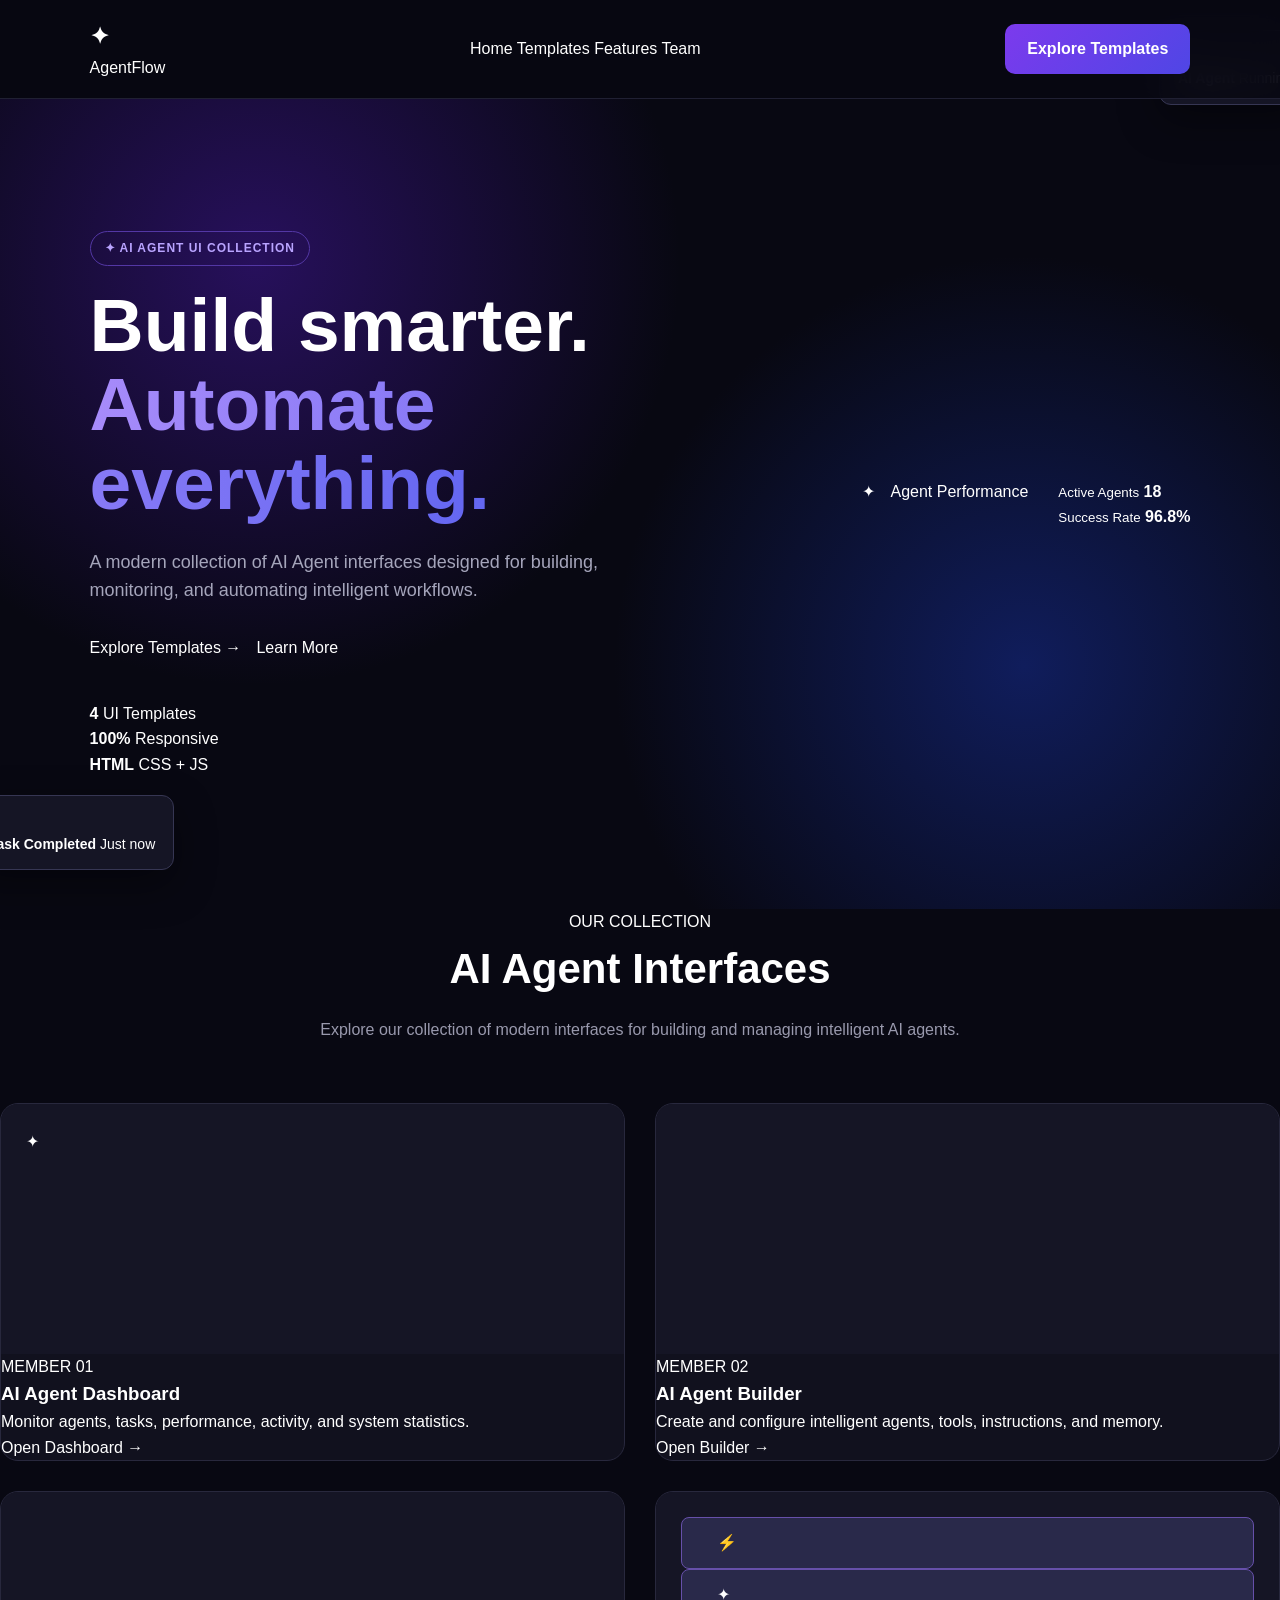
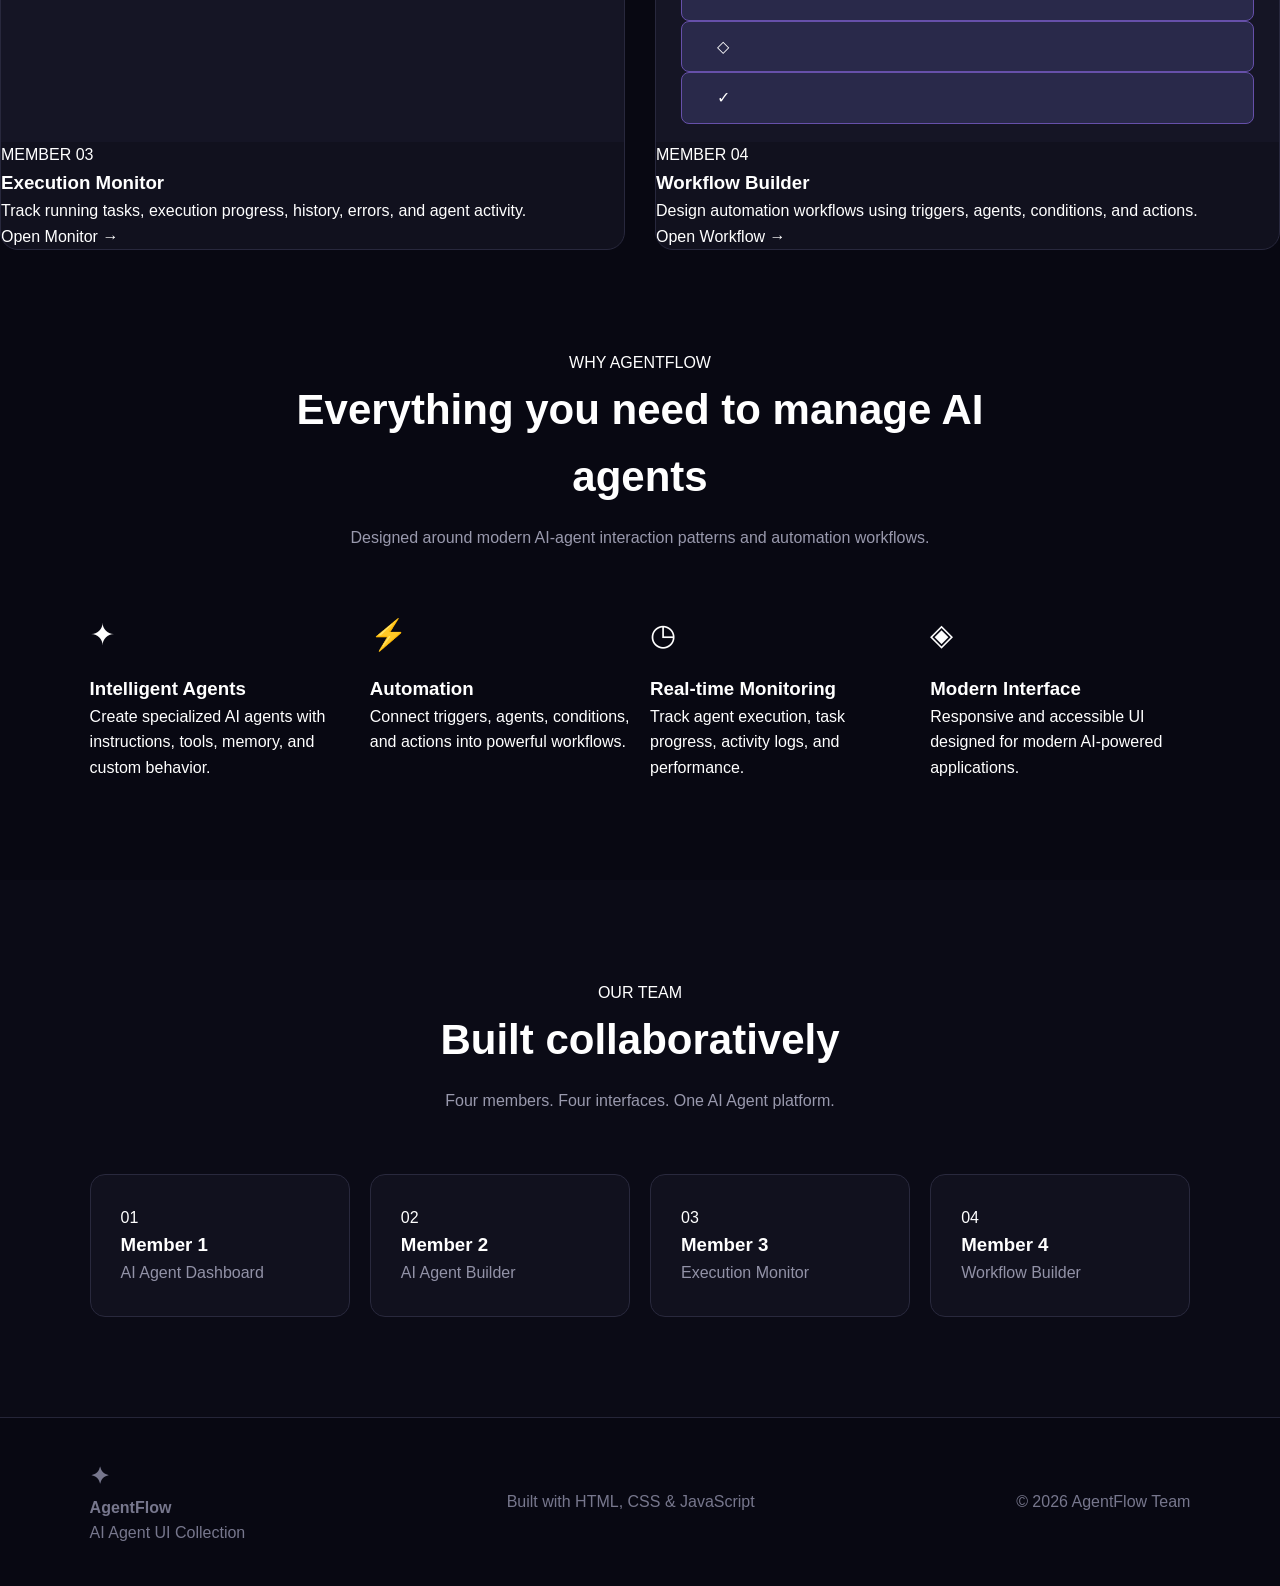
==== index.html @ a2e9a497 "Add AI agent project" ====
<!DOCTYPE html>
<html lang="en">

<head>
    <meta charset="UTF-8">
    <meta name="viewport" content="width=device-width, initial-scale=1.0">

    <title>AgentFlow | AI Agent UI Collection</title>

    <link rel="stylesheet" href="style.css">
</head>

<body>

    <!-- NAVBAR -->

    <header class="navbar">

        <div class="logo-area">

            <div class="logo">
                ✦
            </div>

            <span>AgentFlow</span>

        </div>


        <nav>

            <a href="#home">Home</a>
            <a href="#templates">Templates</a>
            <a href="#features">Features</a>
            <a href="#team">Team</a>

        </nav>


        <a href="#templates" class="nav-button">
            Explore Templates
        </a>

    </header>



    <!-- HERO -->

    <section class="hero" id="home">

        <div class="hero-content">

            <div class="badge">
                ✦ AI AGENT UI COLLECTION
            </div>


            <h1>
                Build smarter.
                <span>Automate everything.</span>
            </h1>


            <p>
                A modern collection of AI Agent interfaces designed
                for building, monitoring, and automating intelligent
                workflows.
            </p>


            <div class="hero-buttons">

                <a href="#templates" class="primary-button">
                    Explore Templates →
                </a>

                <a href="#features" class="secondary-button">
                    Learn More
                </a>

            </div>


            <div class="hero-stats">

                <div>
                    <strong>4</strong>
                    <span>UI Templates</span>
                </div>

                <div>
                    <strong>100%</strong>
                    <span>Responsive</span>
                </div>

                <div>
                    <strong>HTML</strong>
                    <span>CSS + JS</span>
                </div>

            </div>

        </div>


        <!-- HERO VISUAL -->

        <div class="hero-visual">

            <div class="glow"></div>

            <div class="floating-card card-one">

                <div class="mini-icon purple">
                    ✦
                </div>

                <div>
                    <strong>AI Agent</strong>
                    <span>Running</span>
                </div>

                <div class="online-dot"></div>

            </div>


            <div class="dashboard-preview">

                <div class="preview-top">

                    <div class="small-logo">
                        ✦
                    </div>

                    <div class="preview-lines">
                        <span></span>
                        <span></span>
                    </div>

                </div>


                <div class="preview-title">
                    Agent Performance
                </div>


                <div class="fake-chart">

                    <div class="chart-bar" style="height:35%"></div>
                    <div class="chart-bar" style="height:50%"></div>
                    <div class="chart-bar" style="height:42%"></div>
                    <div class="chart-bar" style="height:70%"></div>
                    <div class="chart-bar" style="height:58%"></div>
                    <div class="chart-bar" style="height:85%"></div>
                    <div class="chart-bar active" style="height:72%"></div>

                </div>


                <div class="preview-bottom">

                    <div>
                        <small>Active Agents</small>
                        <strong>18</strong>
                    </div>

                    <div>
                        <small>Success Rate</small>
                        <strong>96.8%</strong>
                    </div>

                </div>

            </div>


            <div class="floating-card card-two">

                <div class="success-icon">
                    ✓
                </div>

                <div>
                    <strong>Task Completed</strong>
                    <span>Just now</span>
                </div>

            </div>

        </div>

    </section>



    <!-- TEMPLATES -->

    <section class="templates-section" id="templates">

        <div class="section-heading">

            <div class="section-badge">
                OUR COLLECTION
            </div>

            <h2>
                AI Agent Interfaces
            </h2>

            <p>
                Explore our collection of modern interfaces for
                building and managing intelligent AI agents.
            </p>

        </div>


        <div class="template-grid">


            <!-- MEMBER 1 -->

            <article class="template-card">

                <div class="template-preview dashboard-preview-card">

                    <div class="mock-sidebar">

                        <div class="mock-logo">
                            ✦
                        </div>

                        <span class="mock-active"></span>
                        <span></span>
                        <span></span>
                        <span></span>

                    </div>


                    <div class="mock-dashboard">

                        <div class="mock-heading"></div>

                        <div class="mock-stats">

                            <i></i>
                            <i></i>
                            <i></i>

                        </div>

                        <div class="mock-chart">

                            <b style="height:45%"></b>
                            <b style="height:65%"></b>
                            <b style="height:50%"></b>
                            <b style="height:80%"></b>
                            <b style="height:60%"></b>

                        </div>

                    </div>

                </div>


                <div class="template-content">

                    <div class="member-label">
                        MEMBER 01
                    </div>

                    <h3>
                        AI Agent Dashboard
                    </h3>

                    <p>
                        Monitor agents, tasks, performance,
                        activity, and system statistics.
                    </p>

                    <a
                        href="member1-AiAgent/index.html"
                        class="open-button"
                    >
                        Open Dashboard →
                    </a>

                </div>

            </article>



            <!-- MEMBER 2 -->

            <article class="template-card">

                <div class="template-preview builder-preview-card">

                    <div class="builder-top">
                        <span></span>
                        <span></span>
                        <span></span>
                    </div>


                    <div class="builder-layout">

                        <div class="builder-side">

                            <i></i>
                            <i></i>
                            <i></i>
                            <i></i>

                        </div>


                        <div class="builder-form">

                            <div class="form-title"></div>

                            <div class="form-input"></div>
                            <div class="form-input"></div>

                            <div class="form-large"></div>

                            <div class="form-button"></div>

                        </div>

                    </div>

                </div>


                <div class="template-content">

                    <div class="member-label">
                        MEMBER 02
                    </div>

                    <h3>
                        AI Agent Builder
                    </h3>

                    <p>
                        Create and configure intelligent agents,
                        tools, instructions, and memory.
                    </p>

                    <a
                        href="member2-agent-builder/index.html"
                        class="open-button"
                    >
                        Open Builder →
                    </a>

                </div>

            </article>



            <!-- MEMBER 3 -->

            <article class="template-card">

                <div class="template-preview execution-preview-card">

                    <div class="execution-header">
                        <span></span>
                        <span></span>
                    </div>


                    <div class="progress-mock">

                        <div class="progress-title"></div>

                        <div class="progress-track">
                            <div></div>
                        </div>

                    </div>


                    <div class="timeline-mock">

                        <i></i>
                        <i></i>
                        <i></i>
                        <i></i>

                    </div>

                </div>


                <div class="template-content">

                    <div class="member-label">
                        MEMBER 03
                    </div>

                    <h3>
                        Execution Monitor
                    </h3>

                    <p>
                        Track running tasks, execution progress,
                        history, errors, and agent activity.
                    </p>

                    <a
                        href="member3-execution-monitor/index.html"
                        class="open-button"
                    >
                        Open Monitor →
                    </a>

                </div>

            </article>



            <!-- MEMBER 4 -->

            <article class="template-card">

                <div class="template-preview workflow-preview-card">

                    <div class="workflow-node node-a">
                        ⚡
                    </div>

                    <div class="workflow-line line-a"></div>

                    <div class="workflow-node node-b">
                        ✦
                    </div>

                    <div class="workflow-line line-b"></div>

                    <div class="workflow-node node-c">
                        ◇
                    </div>

                    <div class="workflow-line line-c"></div>

                    <div class="workflow-node node-d">
                        ✓
                    </div>

                </div>


                <div class="template-content">

                    <div class="member-label">
                        MEMBER 04
                    </div>

                    <h3>
                        Workflow Builder
                    </h3>

                    <p>
                        Design automation workflows using
                        triggers, agents, conditions, and actions.
                    </p>

                    <a
                        href="member4-workflow-builder/index.html"
                        class="open-button"
                    >
                        Open Workflow →
                    </a>

                </div>

            </article>

        </div>

    </section>



    <!-- FEATURES -->

    <section class="features" id="features">

        <div class="section-heading">

            <div class="section-badge">
                WHY AGENTFLOW
            </div>

            <h2>
                Everything you need to manage AI agents
            </h2>

            <p>
                Designed around modern AI-agent interaction patterns
                and automation workflows.
            </p>

        </div>


        <div class="feature-grid">


            <div class="feature">

                <div class="feature-icon">
                    ✦
                </div>

                <h3>
                    Intelligent Agents
                </h3>

                <p>
                    Create specialized AI agents with instructions,
                    tools, memory, and custom behavior.
                </p>

            </div>


            <div class="feature">

                <div class="feature-icon">
                    ⚡
                </div>

                <h3>
                    Automation
                </h3>

                <p>
                    Connect triggers, agents, conditions, and
                    actions into powerful workflows.
                </p>

            </div>


            <div class="feature">

                <div class="feature-icon">
                    ◷
                </div>

                <h3>
                    Real-time Monitoring
                </h3>

                <p>
                    Track agent execution, task progress,
                    activity logs, and performance.
                </p>

            </div>


            <div class="feature">

                <div class="feature-icon">
                    ◈
                </div>

                <h3>
                    Modern Interface
                </h3>

                <p>
                    Responsive and accessible UI designed for
                    modern AI-powered applications.
                </p>

            </div>

        </div>

    </section>



    <!-- TEAM -->

    <section class="team" id="team">

        <div class="section-heading">

            <div class="section-badge">
                OUR TEAM
            </div>

            <h2>
                Built collaboratively
            </h2>

            <p>
                Four members. Four interfaces. One AI Agent platform.
            </p>

        </div>


        <div class="team-grid">

            <div class="team-card">

                <div class="team-number">
                    01
                </div>

                <div>
                    <h3>Member 1</h3>
                    <p>AI Agent Dashboard</p>
                </div>

            </div>


            <div class="team-card">

                <div class="team-number">
                    02
                </div>

                <div>
                    <h3>Member 2</h3>
                    <p>AI Agent Builder</p>
                </div>

            </div>


            <div class="team-card">

                <div class="team-number">
                    03
                </div>

                <div>
                    <h3>Member 3</h3>
                    <p>Execution Monitor</p>
                </div>

            </div>


            <div class="team-card">

                <div class="team-number">
                    04
                </div>

                <div>
                    <h3>Member 4</h3>
                    <p>Workflow Builder</p>
                </div>

            </div>

        </div>

    </section>



    <!-- FOOTER -->

    <footer>

        <div class="footer-brand">

            <div class="logo">
                ✦
            </div>

            <div>
                <strong>AgentFlow</strong>
                <p>AI Agent UI Collection</p>
            </div>

        </div>


        <p>
            Built with HTML, CSS & JavaScript
        </p>


        <p>
            © 2026 AgentFlow Team
        </p>

    </footer>



    <script src="script.js"></script>

</body>

</html>
---- style.css ----
* {
    margin: 0;
    padding: 0;
    box-sizing: border-box;
}

html {
    scroll-behavior: smooth;
}

body {
    font-family: Arial, sans-serif;
    background: #080812;
    color: white;
    line-height: 1.6;
}

a {
    text-decoration: none;
    color: inherit;
}


/* NAVBAR */

.navbar {
    position: sticky;
    top: 0;
    z-index: 1000;

    display: flex;
    align-items: center;
    justify-content: space-between;

    padding: 18px 7%;

    background: rgba(8, 8, 18, 0.9);
    backdrop-filter: blur(15px);

    border-bottom: 1px solid #202033;
}

.logo {
    font-size: 23px;
    font-weight: bold;
}

.nav-links {
    display: flex;
    gap: 30px;
}

.nav-links a {
    color: #aaaabd;
    transition: 0.3s;
}

.nav-links a:hover {
    color: white;
}

.nav-button,
.primary-btn {
    background: linear-gradient(135deg, #7c3aed, #4f46e5);
    padding: 12px 22px;
    border-radius: 10px;
    color: white;
    font-weight: bold;
}


/* HERO */

.hero {
    min-height: 90vh;

    display: flex;
    align-items: center;
    justify-content: space-between;

    gap: 60px;
    padding: 80px 7%;

    background:
        radial-gradient(circle at 20% 20%, #27105c 0, transparent 35%),
        radial-gradient(circle at 80% 70%, #101d5c 0, transparent 35%);
}

.hero-content {
    max-width: 600px;
}

.badge,
.section-label {
    display: inline-block;

    padding: 7px 14px;
    margin-bottom: 20px;

    border: 1px solid #5337a5;
    border-radius: 50px;

    color: #b9a4ff;
    font-size: 12px;
    font-weight: bold;
    letter-spacing: 1px;
}

.hero h1 {
    font-size: clamp(45px, 6vw, 75px);
    line-height: 1.05;
    margin-bottom: 25px;
}

.hero h1 span {
    background: linear-gradient(90deg, #a78bfa, #6366f1);
    -webkit-background-clip: text;
    background-clip: text;
    color: transparent;
}

.hero p {
    color: #a5a5bb;
    font-size: 18px;
    margin-bottom: 30px;
}

.hero-buttons {
    display: flex;
    gap: 15px;
    margin-bottom: 40px;
}

.secondary-btn {
    border: 1px solid #38384e;
    padding: 12px 22px;
    border-radius: 10px;
    color: #ddd;
}

.stats {
    display: flex;
    gap: 45px;
}

.stats div {
    display: flex;
    flex-direction: column;
}

.stats strong {
    font-size: 25px;
}

.stats span {
    color: #88889c;
    font-size: 13px;
}


/* HERO PREVIEW */

.hero-preview {
    position: relative;
    width: 500px;
}

.preview-window {
    background: #11111e;
    border: 1px solid #303047;
    border-radius: 18px;
    overflow: hidden;
    box-shadow: 0 30px 80px rgba(0, 0, 0, 0.5);
}

.window-top {
    padding: 15px;
    border-bottom: 1px solid #29293b;
}

.window-top span {
    display: inline-block;
    width: 9px;
    height: 9px;
    background: #666;
    border-radius: 50%;
    margin-right: 5px;
}

.preview-content {
    display: flex;
    min-height: 300px;
}

.preview-sidebar {
    width: 80px;
    padding: 25px 15px;
    border-right: 1px solid #29293b;
}

.preview-sidebar div {
    height: 12px;
    background: #34344b;
    border-radius: 4px;
    margin-bottom: 20px;
}

.preview-main {
    padding: 25px;
    flex: 1;
}

.preview-heading {
    width: 160px;
    height: 20px;
    background: #494967;
    border-radius: 5px;
    margin-bottom: 25px;
}

.preview-cards {
    display: flex;
    gap: 10px;
}

.preview-cards div {
    height: 65px;
    flex: 1;
    background: linear-gradient(135deg, #27204d, #1d2856);
    border-radius: 8px;
}

.preview-chart {
    height: 120px;
    margin-top: 20px;
    background: #18182a;
    border-radius: 10px;
    position: relative;
}

.chart-line {
    position: absolute;
    left: 10%;
    right: 10%;
    top: 50%;

    height: 3px;

    background: linear-gradient(
        90deg,
        #8b5cf6,
        #6366f1,
        #22d3ee
    );

    transform: rotate(-5deg);
}


/* FLOATING CARDS */

.floating-card {
    position: absolute;

    padding: 14px 18px;

    background: #151525;
    border: 1px solid #363653;
    border-radius: 12px;

    box-shadow: 0 15px 40px rgba(0,0,0,.4);

    font-size: 14px;
}

.card-one {
    top: 30px;
    right: -30px;
}

.card-two {
    bottom: 30px;
    left: -30px;
}


/* SECTIONS */

.templates,
.features,
.team {
    padding: 100px 7%;
}

.section-heading {
    text-align: center;
    max-width: 700px;
    margin: auto auto 60px;
}

.section-heading h2 {
    font-size: 42px;
    margin-bottom: 15px;
}

.section-heading p {
    color: #9999ad;
}


/* TEMPLATE GRID */

.template-grid {
    display: grid;
    grid-template-columns: repeat(2, 1fr);
    gap: 30px;
}

.template-card {
    background: #11111e;
    border: 1px solid #28283d;
    border-radius: 18px;
    overflow: hidden;

    transition: 0.3s;
}

.template-card:hover {
    transform: translateY(-8px);
    border-color: #6851c7;
    box-shadow: 0 20px 50px rgba(0,0,0,.3);
}

.template-preview {
    height: 250px;
    padding: 25px;
    background: #151525;
}

.template-info {
    padding: 28px;
}

.template-info > span {
    color: #8b6cff;
    font-size: 12px;
    font-weight: bold;
}

.template-info h3 {
    font-size: 24px;
    margin: 8px 0;
}

.template-info p {
    color: #9292a7;
    margin-bottom: 20px;
}

.template-button {
    display: inline-block;

    padding: 11px 18px;

    background: #211b3d;
    border: 1px solid #4c3b83;

    border-radius: 9px;

    color: #bdaeff;
    font-weight: bold;

    transition: 0.3s;
}

.template-button:hover {
    background: #6848d9;
    color: white;
}


/* MINI DASHBOARD */

.dashboard-preview {
    display: flex;
    gap: 15px;
}

.mini-sidebar {
    width: 60px;
    background: #24243a;
    border-radius: 8px;
}

.mini-dashboard {
    flex: 1;
}

.mini-header {
    width: 40%;
    height: 20px;
    background: #4a4a68;
    border-radius: 5px;
    margin-bottom: 20px;
}

.mini-stats {
    display: flex;
    gap: 10px;
}

.mini-stats div {
    height: 55px;
    flex: 1;
    background: #29294a;
    border-radius: 8px;
}

.mini-chart {
    height: 110px;
    background: #20203a;
    border-radius: 8px;
    margin-top: 15px;
}


/* BUILDER */

.builder-preview {
    display: flex;
    flex-direction: column;
    align-items: center;
    justify-content: center;
    gap: 12px;
}

.builder-box {
    width: 180px;
    padding: 15px;
    background: #29294a;
    border: 1px solid #5c4ca0;
    border-radius: 10px;
}

.builder-box div {
    height: 8px;
    background: #6366f1;
    border-radius: 5px;
    margin: 7px;
}

.builder-line {
    width: 2px;
    height: 20px;
    background: #7c3aed;
}

.builder-box.small {
    width: 140px;
}


/* MONITOR */

.monitor-preview {
    padding: 30px;
}

.monitor-header {
    width: 180px;
    height: 18px;
    background: #51516d;
    border-radius: 5px;
    margin-bottom: 25px;
}

.monitor-row {
    display: grid;
    grid-template-columns: 2fr 1fr 1fr;
    gap: 10px;

    padding: 15px;
    margin-bottom: 10px;

    background: #222238;
    border-radius: 8px;
}

.monitor-row span {
    height: 8px;
    background: #555575;
    border-radius: 4px;
}


/* WORKFLOW */

.workflow-preview {
    display: flex;
    flex-direction: column;
    align-items: center;
    justify-content: center;
}

.workflow-node {
    padding: 12px 35px;

    background: #29294a;
    border: 1px solid #6650aa;

    border-radius: 8px;
}

.workflow-arrow {
    color: #8b5cf6;
}


/* FEATURES */

.feature-grid {
    display: grid;
    grid-template-columns: repeat(4, 1fr);
    gap: 20px;
}

.feature-card {
    padding: 30px;
    background: #11111e;
    border: 1px solid #29293d;
    border-radius: 15px;
}

.feature-icon {
    font-size: 30px;
    margin-bottom: 15px;
}

.feature-card p {
    color: #9191a5;
    margin-top: 10px;
}


/* TEAM */

.team {
    background: #0b0b16;
}

.team-grid {
    display: grid;
    grid-template-columns: repeat(4, 1fr);
    gap: 20px;
}

.team-card {
    padding: 30px;

    background: #11111e;
    border: 1px solid #29293d;

    border-radius: 15px;
}

.member-number {
    font-size: 35px;
    color: #7c5cff;
    font-weight: bold;
}

.team-card p {
    color: #9292a7;
}


/* FOOTER */

footer {
    padding: 40px 7%;

    display: flex;
    justify-content: space-between;
    align-items: center;

    border-top: 1px solid #252538;

    color: #77778d;
}


/* RESPONSIVE */

@media(max-width: 1000px) {

    .hero {
        flex-direction: column;
        text-align: center;
    }

    .hero-preview {
        width: 90%;
    }

    .hero-buttons,
    .stats {
        justify-content: center;
    }

    .feature-grid,
    .team-grid {
        grid-template-columns: repeat(2, 1fr);
    }

}

@media(max-width: 700px) {

    .nav-links {
        display: none;
    }

    .template-grid {
        grid-template-columns: 1fr;
    }

    .feature-grid,
    .team-grid {
        grid-template-columns: 1fr;
    }

    .hero {
        padding: 60px 5%;
    }

    .hero-preview {
        width: 100%;
    }

    footer {
        flex-direction: column;
        gap: 15px;
    }

}

@media(max-width: 450px) {

    .nav-button {
        display: none;
    }

    .hero h1 {
        font-size: 42px;
    }

    .stats {
        flex-direction: column;
        gap: 15px;
    }

}
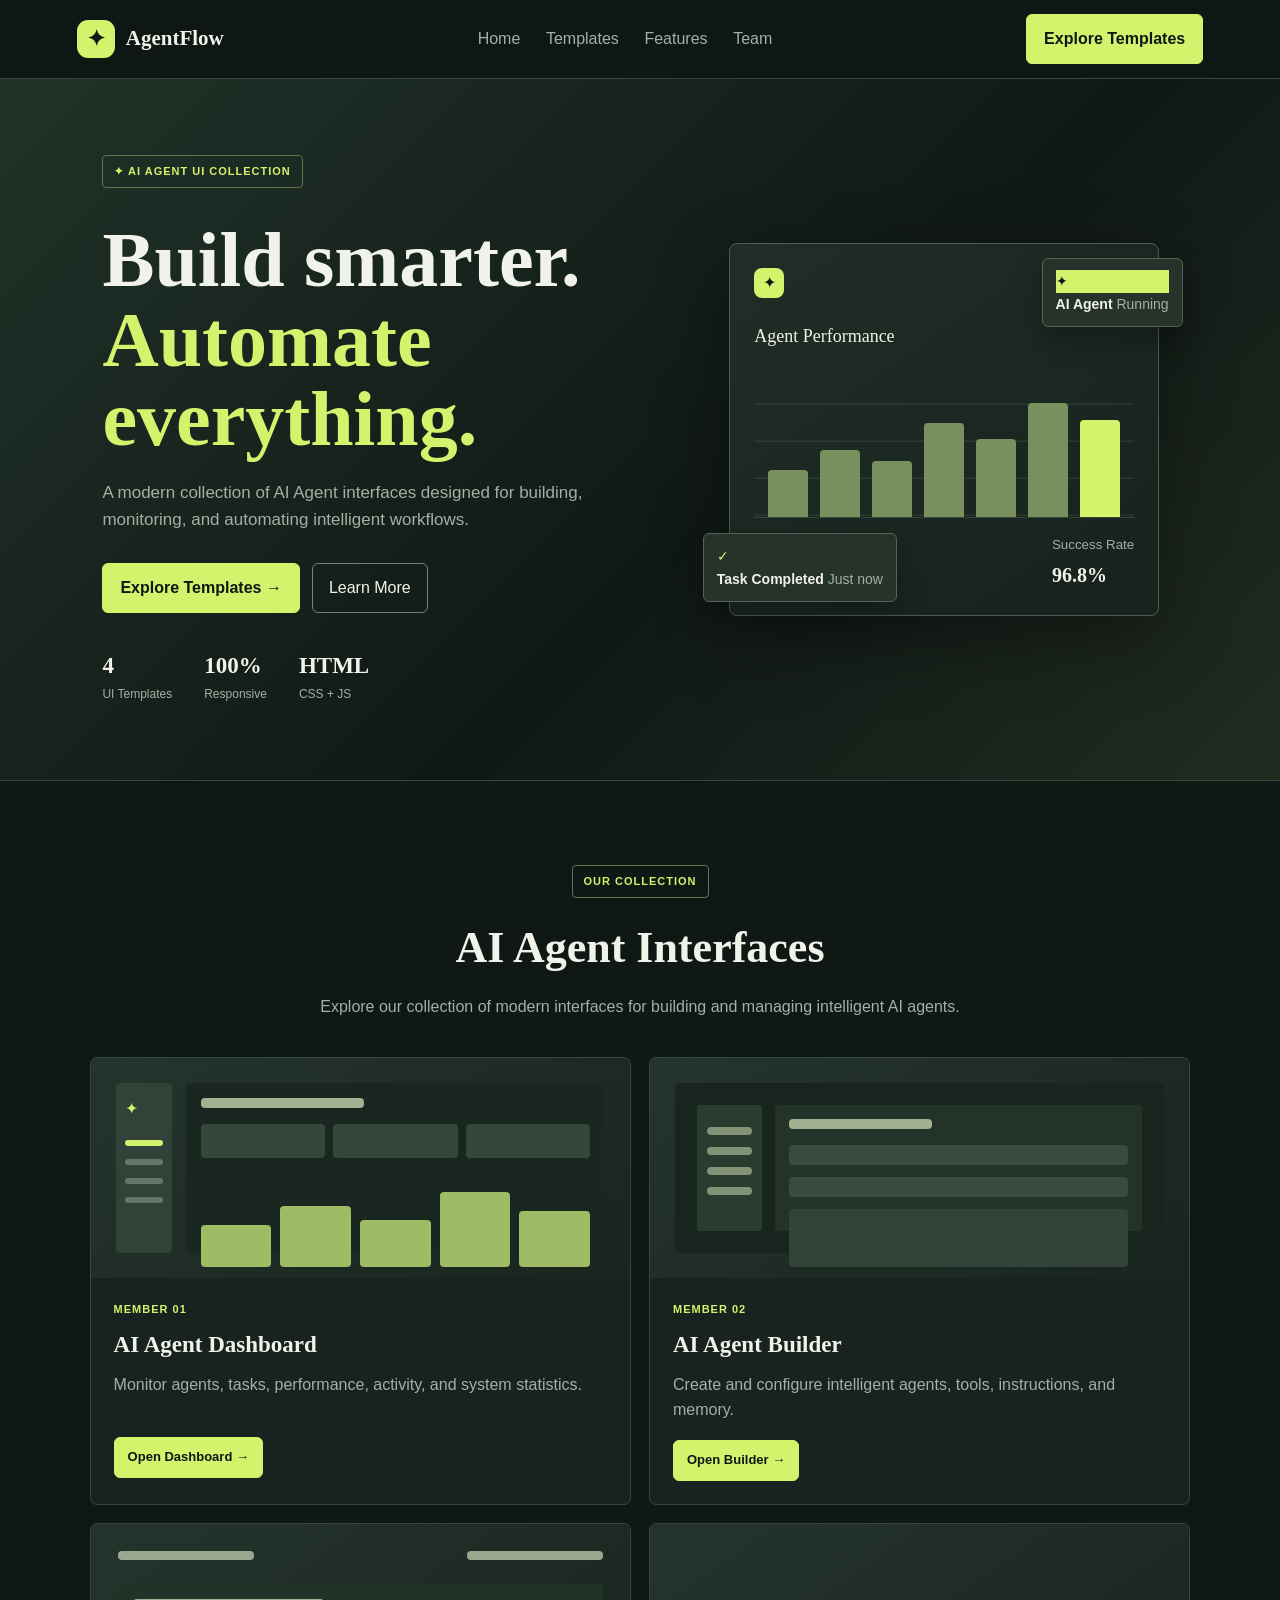
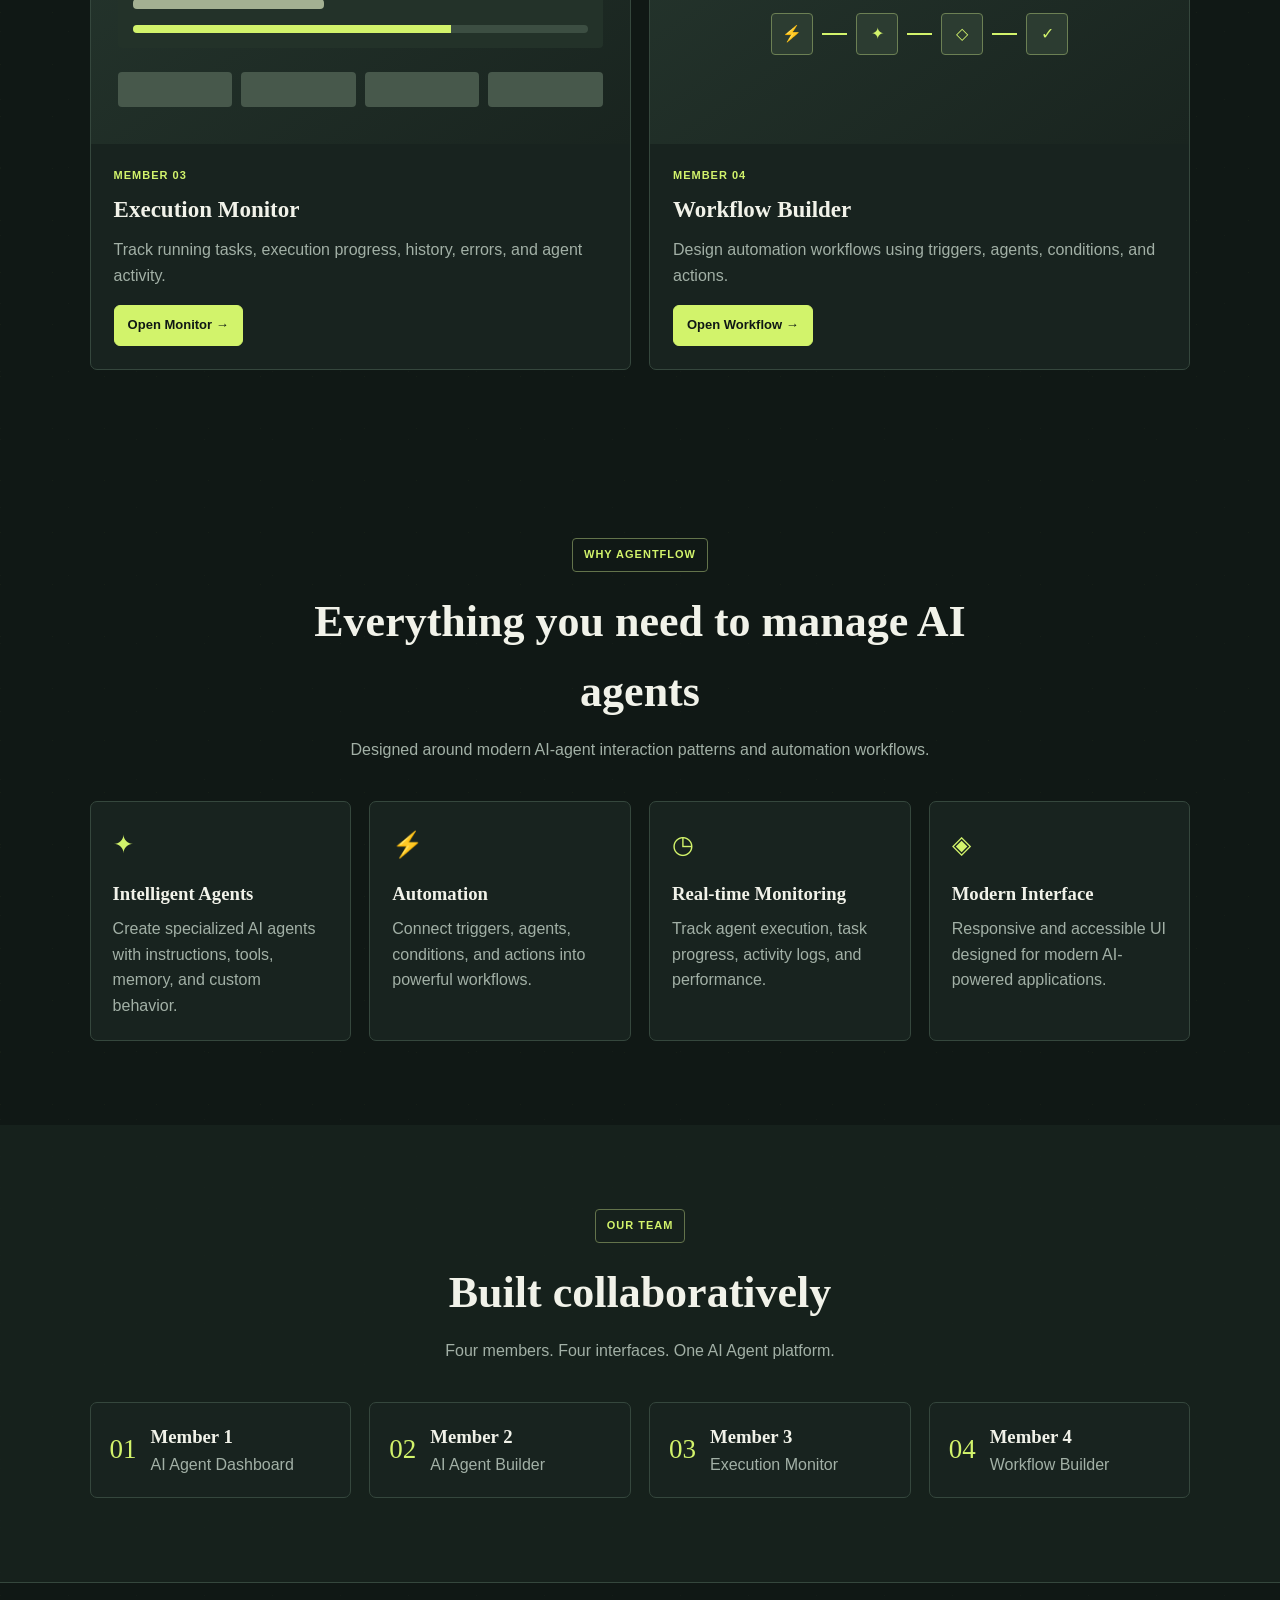
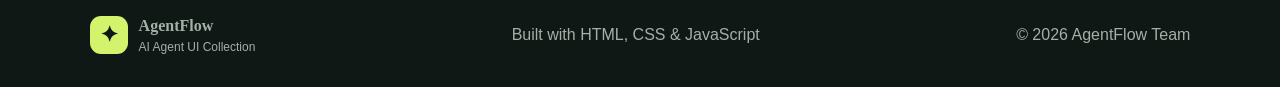
==== commit 835b1d0f: "Update AIAgents project files" ====
--- a/index.html
+++ b/index.html
@@ -355,7 +355,7 @@
                     </p>
 
                     <a
-                        href="member2-agent-builder/index.html"
+                        href="member2-AIAgent-Builder/index.html"
                         class="open-button"
                     >
                         Open Builder →
@@ -418,7 +418,7 @@
                     </p>
 
                     <a
-                        href="member3-execution-monitor/index.html"
+                        href="member3-Execution-Monitor/index.html"
                         class="open-button"
                     >
                         Open Monitor →
@@ -710,8 +710,8 @@
 
 
 
-    <script src="script.js"></script>
+    <script src="main.js"></script>
 
 </body>
 
-</html>+</html>
--- a/style.css
+++ b/style.css
@@ -659,4 +659,752 @@
         gap: 15px;
     }
 
+}
+
+:root {
+    --page: #101815;
+    --surface: #18231f;
+    --surface-raised: #202d27;
+    --line: #35473d;
+    --text: #f1f2e9;
+    --muted: #a2b0a6;
+    --lime: #d2f36b;
+    --coral: #ff8c74;
+}
+
+body {
+    background-color: var(--page);
+    background-image: linear-gradient(115deg, rgba(210, 243, 107, .035) 1px, transparent 1px),
+        linear-gradient(25deg, rgba(210, 243, 107, .025) 1px, transparent 1px);
+    background-size: 52px 52px, 68px 68px;
+    color: var(--text);
+    font-family: "Trebuchet MS", "Segoe UI", sans-serif;
+}
+
+h1,
+h2,
+h3,
+.logo-area > span,
+.footer-brand strong {
+    font-family: "Palatino Linotype", "Book Antiqua", Georgia, serif;
+    letter-spacing: 0;
+}
+
+.navbar {
+    padding: 14px clamp(20px, 6vw, 88px);
+    background: rgba(16, 24, 21, .92);
+    border-color: var(--line);
+}
+
+.logo-area,
+.footer-brand {
+    display: flex;
+    align-items: center;
+    gap: 11px;
+}
+
+.logo-area > span {
+    font-size: 21px;
+    font-weight: 700;
+}
+
+.logo-area .logo,
+.footer-brand .logo {
+    display: grid;
+    width: 38px;
+    height: 38px;
+    place-items: center;
+    border-radius: 11px;
+    background: var(--lime);
+    color: var(--page);
+    font-size: 22px;
+}
+
+.navbar nav {
+    display: flex;
+    gap: clamp(14px, 2vw, 30px);
+    color: var(--muted);
+}
+
+.navbar nav a:hover,
+.navbar nav a:focus-visible {
+    color: var(--lime);
+}
+
+.nav-button,
+.primary-button,
+.open-button {
+    display: inline-flex;
+    align-items: center;
+    justify-content: center;
+    gap: 8px;
+    border: 1px solid var(--lime);
+    border-radius: 6px;
+    background: var(--lime);
+    color: var(--page);
+    font-weight: 700;
+    transition: transform .2s ease, background-color .2s ease;
+}
+
+.nav-button,
+.primary-button {
+    padding: 11px 17px;
+}
+
+.nav-button:hover,
+.primary-button:hover,
+.open-button:hover {
+    transform: translateY(-2px);
+    background: #e1fa92;
+}
+
+.hero {
+    min-height: 620px;
+    display: grid;
+    grid-template-columns: minmax(0, 1fr) minmax(340px, .9fr);
+    align-items: center;
+    gap: clamp(36px, 7vw, 100px);
+    padding: 76px clamp(20px, 8vw, 120px);
+    background: linear-gradient(135deg, rgba(35, 55, 44, .85), rgba(16, 24, 21, .35) 58%, rgba(52, 67, 47, .45));
+    border-bottom: 1px solid var(--line);
+}
+
+.hero-content {
+    max-width: 650px;
+}
+
+.badge,
+.section-badge {
+    display: inline-flex;
+    align-items: center;
+    padding: 7px 11px;
+    border: 1px solid #63734b;
+    border-radius: 4px;
+    color: var(--lime);
+    font-size: 11px;
+    font-weight: 700;
+    letter-spacing: 1px;
+}
+
+.hero h1 {
+    max-width: 620px;
+    margin: 12px 0 20px;
+    font-size: clamp(48px, 6.2vw, 78px);
+    line-height: 1.02;
+}
+
+.hero h1 span {
+    display: block;
+    color: var(--lime);
+    background: none;
+    -webkit-text-fill-color: currentColor;
+}
+
+.hero p,
+.section-heading p {
+    color: var(--muted);
+}
+
+.hero p {
+    max-width: 520px;
+    font-size: 17px;
+}
+
+.hero-buttons {
+    display: flex;
+    flex-wrap: wrap;
+    gap: 12px;
+    margin: 28px 0 35px;
+}
+
+.secondary-button {
+    display: inline-flex;
+    align-items: center;
+    padding: 10px 16px;
+    border: 1px solid #748177;
+    border-radius: 6px;
+    color: var(--text);
+}
+
+.secondary-button:hover {
+    border-color: var(--lime);
+    color: var(--lime);
+}
+
+.hero-stats {
+    display: flex;
+    flex-wrap: wrap;
+    gap: 32px;
+}
+
+.hero-stats > div {
+    display: flex;
+    flex-direction: column;
+}
+
+.hero-stats strong {
+    color: var(--text);
+    font-family: Georgia, serif;
+    font-size: 23px;
+}
+
+.hero-stats span {
+    color: var(--muted);
+    font-size: 12px;
+}
+
+.hero-visual {
+    position: relative;
+    min-height: 390px;
+    display: grid;
+    place-items: center;
+}
+
+.glow {
+    position: absolute;
+    inset: 15% 8%;
+    border: 1px solid rgba(210, 243, 107, .24);
+    border-radius: 50%;
+    transform: rotate(-18deg) scaleY(.62);
+}
+
+.dashboard-preview {
+    position: relative;
+    z-index: 1;
+    width: min(100%, 430px);
+    display: block;
+    padding: 24px;
+    border: 1px solid #4a5e50;
+    border-radius: 8px;
+    background: linear-gradient(145deg, #202e27, #17211d);
+    box-shadow: 0 24px 70px rgba(0, 0, 0, .34);
+}
+
+.preview-top,
+.preview-bottom {
+    display: flex;
+    align-items: center;
+    justify-content: space-between;
+}
+
+.small-logo {
+    width: 30px;
+    height: 30px;
+    display: grid;
+    place-items: center;
+    border-radius: 8px;
+    background: var(--lime);
+    color: var(--page);
+}
+
+.preview-lines span {
+    display: block;
+    width: 80px;
+    height: 5px;
+    margin: 5px;
+    border-radius: 5px;
+    background: #68786c;
+}
+
+.preview-lines span:last-child {
+    width: 52px;
+    margin-left: auto;
+    background: #46564b;
+}
+
+.preview-title {
+    margin: 24px 0 18px;
+    font-family: Georgia, serif;
+    font-size: 18px;
+}
+
+.fake-chart {
+    height: 150px;
+    display: flex;
+    align-items: end;
+    gap: 12px;
+    padding: 14px 14px 0;
+    border-bottom: 1px solid var(--line);
+    background: repeating-linear-gradient(to bottom, transparent 0 35px, rgba(162, 176, 166, .12) 36px 37px);
+}
+
+.chart-bar {
+    flex: 1;
+    min-width: 10px;
+    border-radius: 4px 4px 0 0;
+    background: #78905b;
+}
+
+.chart-bar.active {
+    background: var(--lime);
+}
+
+.preview-bottom {
+    padding-top: 16px;
+}
+
+.preview-bottom div {
+    display: grid;
+    gap: 3px;
+}
+
+.preview-bottom small,
+.floating-card span {
+    color: var(--muted);
+}
+
+.preview-bottom strong {
+    font-family: Georgia, serif;
+    font-size: 20px;
+}
+
+.floating-card {
+    z-index: 2;
+    padding: 11px 13px;
+    border: 1px solid #526456;
+    border-radius: 6px;
+    background: #25332b;
+    box-shadow: 0 12px 30px rgba(0, 0, 0, .3);
+}
+
+.card-one {
+    top: 24px;
+    right: -5px;
+}
+
+.card-two {
+    bottom: 22px;
+    left: -8px;
+}
+
+.mini-icon.purple {
+    background: var(--lime);
+    color: var(--page);
+}
+
+.online-dot,
+.success-icon {
+    color: var(--lime);
+}
+
+.templates-section,
+.features,
+.team {
+    padding: 84px clamp(20px, 7vw, 100px);
+}
+
+.section-heading {
+    margin-bottom: 38px;
+}
+
+.section-heading h2 {
+    margin: 15px 0 10px;
+    font-size: clamp(30px, 4vw, 44px);
+}
+
+.template-grid,
+.feature-grid,
+.team-grid {
+    display: grid;
+    grid-template-columns: repeat(2, minmax(0, 1fr));
+    gap: 18px;
+}
+
+.template-card,
+.feature,
+.team-card {
+    overflow: hidden;
+    border: 1px solid var(--line);
+    border-radius: 7px;
+    background: var(--surface);
+}
+
+.template-card:hover {
+    border-color: #82965c;
+    box-shadow: 0 18px 45px rgba(0, 0, 0, .22);
+    transform: translateY(-4px);
+}
+
+.template-preview {
+    position: relative;
+    height: 220px;
+    overflow: hidden;
+    background: linear-gradient(145deg, #24342c, #19241f);
+}
+
+.template-content {
+    padding: 23px;
+}
+
+.member-label {
+    color: var(--lime);
+    font-size: 11px;
+    font-weight: 700;
+    letter-spacing: 1px;
+}
+
+.template-content h3 {
+    margin: 8px 0;
+    font-size: 23px;
+}
+
+.template-content p {
+    min-height: 48px;
+    margin-bottom: 17px;
+    color: var(--muted);
+}
+
+.open-button {
+    padding: 9px 13px;
+    font-size: 13px;
+}
+
+.mock-sidebar,
+.mock-dashboard,
+.builder-layout,
+.builder-side,
+.builder-form,
+.form-large,
+.mock-stats i,
+.mock-chart b,
+.progress-mock,
+.timeline-mock i,
+.workflow-node.node-a,
+.workflow-node.node-b,
+.workflow-node.node-c,
+.workflow-node.node-d {
+    border-radius: 4px;
+}
+
+.dashboard-preview-card {
+    display: flex;
+    gap: 14px;
+}
+
+.mock-sidebar {
+    width: 56px;
+    padding: 13px 9px;
+    background: #314238;
+}
+
+.mock-logo {
+    color: var(--lime);
+    margin-bottom: 18px;
+}
+
+.mock-sidebar span {
+    display: block;
+    height: 6px;
+    margin: 13px 0;
+    border-radius: 4px;
+    background: #667569;
+}
+
+.mock-sidebar .mock-active {
+    background: var(--lime);
+}
+
+.mock-dashboard {
+    flex: 1;
+    padding: 15px;
+    background: #1a2721;
+}
+
+.mock-heading,
+.form-title,
+.progress-title {
+    height: 10px;
+    width: 42%;
+    margin-bottom: 16px;
+    border-radius: 4px;
+    background: #a3b092;
+}
+
+.mock-stats {
+    display: flex;
+    gap: 8px;
+}
+
+.mock-stats i {
+    height: 34px;
+    flex: 1;
+    background: #35473c;
+}
+
+.mock-chart {
+    height: 94px;
+    display: flex;
+    align-items: end;
+    gap: 9px;
+    margin-top: 15px;
+}
+
+.mock-chart b {
+    flex: 1;
+    background: #9ebc65;
+}
+
+.builder-layout {
+    display: flex;
+    height: 100%;
+    gap: 13px;
+    padding: 22px;
+    background: #18241e;
+}
+
+.builder-side {
+    width: 65px;
+    padding: 10px;
+    background: #2a3b30;
+}
+
+.builder-side i,
+.form-input {
+    display: block;
+    height: 8px;
+    margin: 12px 0;
+    border-radius: 4px;
+    background: #819275;
+}
+
+.builder-form {
+    flex: 1;
+    padding: 14px;
+    background: #24332a;
+}
+
+.form-input {
+    height: 20px;
+    background: #394b3e;
+}
+
+.form-large {
+    height: 58px;
+    background: #314338;
+}
+
+.form-button {
+    width: 72px;
+    height: 17px;
+    margin-top: 11px;
+    border-radius: 3px;
+    background: var(--lime);
+}
+
+.execution-preview-card {
+    padding: 27px;
+}
+
+.execution-header {
+    display: flex;
+    justify-content: space-between;
+}
+
+.execution-header span {
+    width: 28%;
+    height: 9px;
+    border-radius: 4px;
+    background: #98a78d;
+}
+
+.progress-mock {
+    margin: 24px 0;
+    padding: 15px;
+    background: #233229;
+}
+
+.progress-track {
+    height: 8px;
+    overflow: hidden;
+    border-radius: 8px;
+    background: #3c4e42;
+}
+
+.progress-track div {
+    width: 70%;
+    height: 100%;
+    background: var(--lime);
+}
+
+.timeline-mock {
+    display: flex;
+    gap: 9px;
+}
+
+.timeline-mock i {
+    height: 35px;
+    flex: 1;
+    background: #47584b;
+}
+
+.workflow-preview-card {
+    display: flex;
+    align-items: center;
+    justify-content: center;
+    gap: 9px;
+}
+
+.workflow-preview-card .workflow-node {
+    position: static;
+    display: grid;
+    width: 42px;
+    height: 42px;
+    padding: 0;
+    place-items: center;
+    border: 1px solid #6c8054;
+    background: #2c3c31;
+    color: var(--lime);
+}
+
+.workflow-line {
+    width: 25px;
+    height: 2px;
+    background: var(--lime);
+}
+
+.feature-grid {
+    grid-template-columns: repeat(4, minmax(0, 1fr));
+}
+
+.feature {
+    padding: 22px;
+}
+
+.feature-icon {
+    color: var(--lime);
+    font-size: 25px;
+}
+
+.feature h3 {
+    margin: 12px 0 7px;
+}
+
+.feature p,
+.team-card p {
+    color: var(--muted);
+}
+
+.team {
+    background: rgba(24, 35, 31, .8);
+}
+
+.team-grid {
+    grid-template-columns: repeat(4, minmax(0, 1fr));
+}
+
+.team-card {
+    display: flex;
+    align-items: center;
+    gap: 14px;
+    padding: 19px;
+}
+
+.team-number {
+    color: var(--lime);
+    font-family: Georgia, serif;
+    font-size: 27px;
+}
+
+footer {
+    gap: 24px;
+    padding: 30px clamp(20px, 7vw, 100px);
+    border-color: var(--line);
+    color: var(--muted);
+}
+
+.footer-brand p {
+    font-size: 12px;
+}
+
+a:focus-visible {
+    outline: 2px solid var(--lime);
+    outline-offset: 3px;
+}
+
+@media (max-width: 900px) {
+    .hero {
+        grid-template-columns: 1fr;
+        text-align: center;
+    }
+
+    .hero-content,
+    .hero p {
+        margin-inline: auto;
+    }
+
+    .hero-buttons,
+    .hero-stats {
+        justify-content: center;
+    }
+
+    .hero-visual {
+        width: min(100%, 520px);
+        margin-inline: auto;
+    }
+
+    .feature-grid,
+    .team-grid {
+        grid-template-columns: repeat(2, minmax(0, 1fr));
+    }
+}
+
+@media (max-width: 650px) {
+    .navbar {
+        flex-wrap: wrap;
+        gap: 12px;
+    }
+
+    .navbar nav {
+        order: 3;
+        width: 100%;
+        justify-content: space-between;
+        gap: 8px;
+        font-size: 13px;
+    }
+
+    .nav-button {
+        padding: 9px 11px;
+        font-size: 12px;
+    }
+
+    .hero {
+        min-height: auto;
+        padding-block: 58px;
+    }
+
+    .hero h1 {
+        font-size: clamp(42px, 12vw, 58px);
+    }
+
+    .hero-visual {
+        min-height: 330px;
+    }
+
+    .dashboard-preview {
+        padding: 17px;
+    }
+
+    .card-one {
+        right: 0;
+    }
+
+    .card-two {
+        left: 0;
+    }
+
+    .templates-section,
+    .features,
+    .team {
+        padding-block: 58px;
+    }
+
+    .template-grid,
+    .feature-grid,
+    .team-grid {
+        grid-template-columns: 1fr;
+    }
+
+    footer {
+        align-items: flex-start;
+    }
 }
